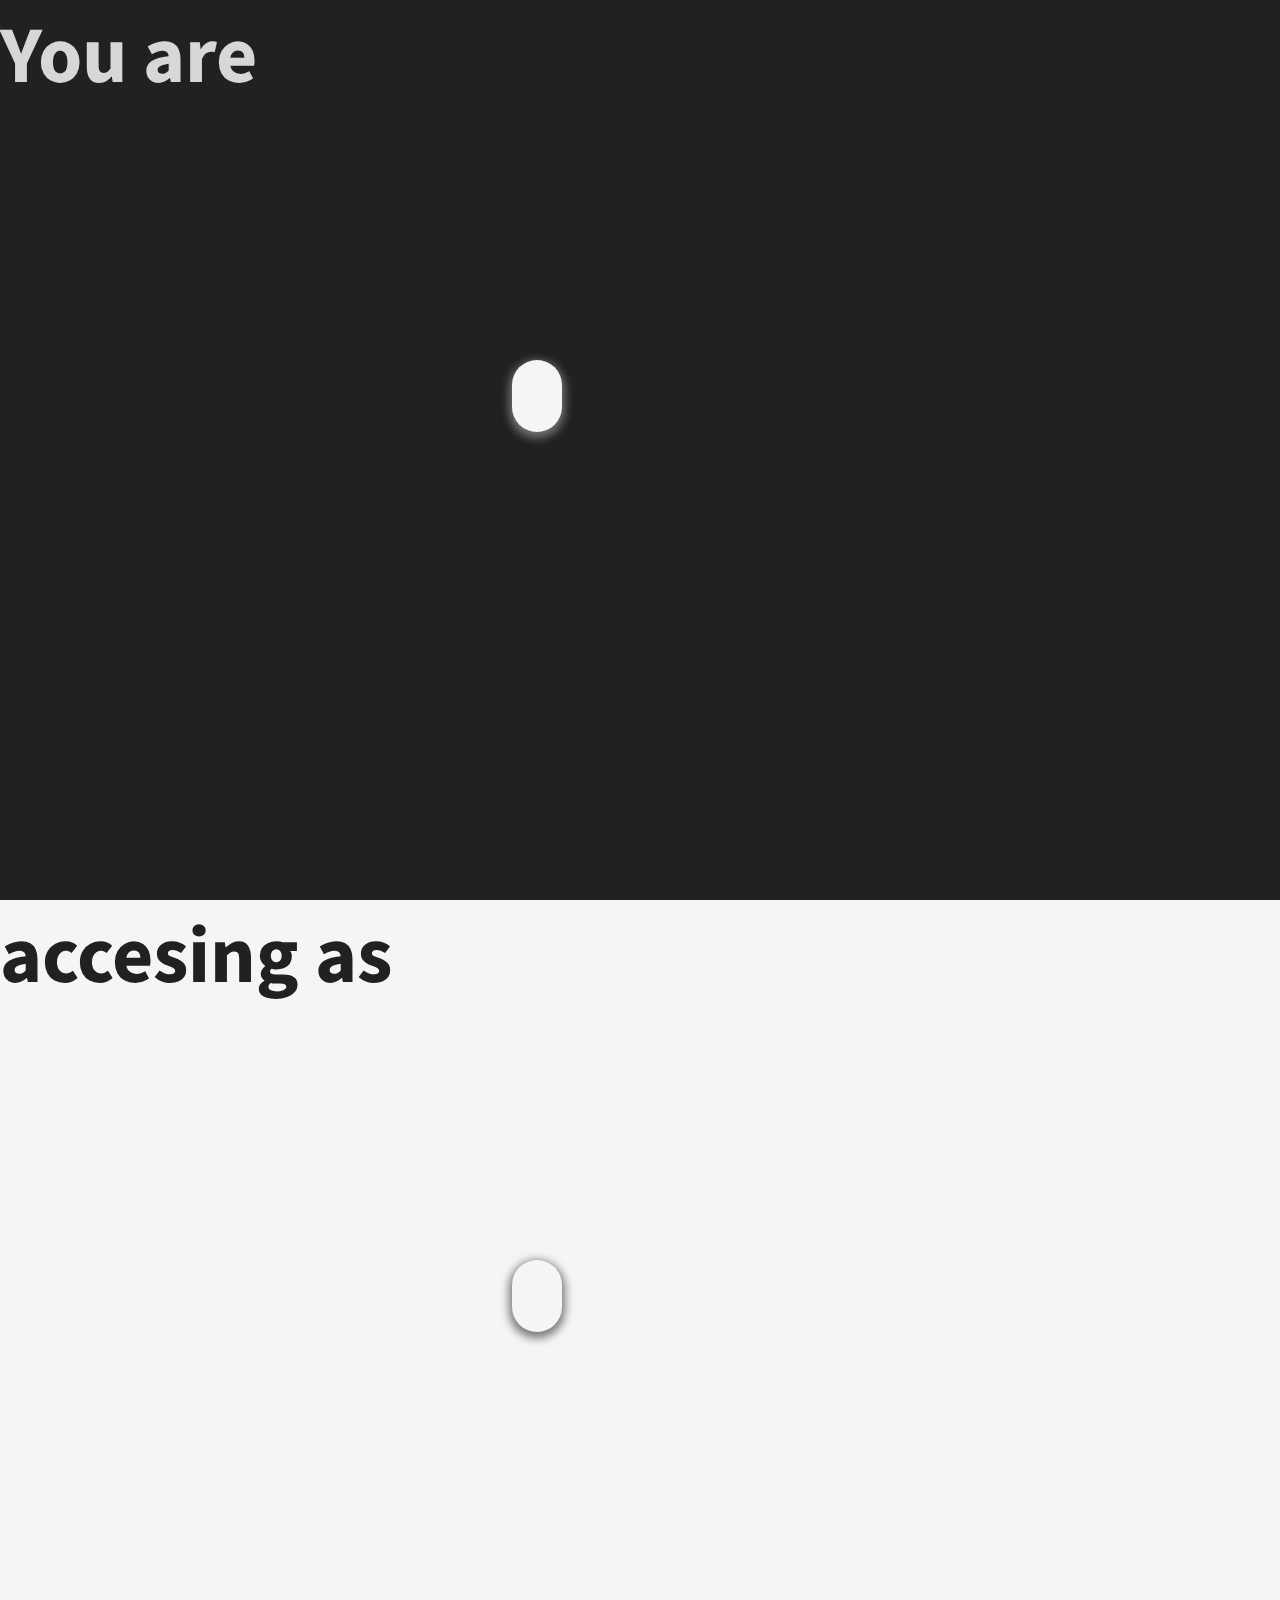
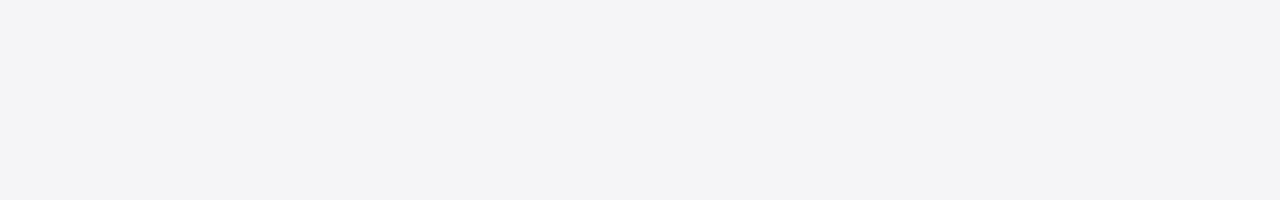
==== Index.html @ f94c7384 "change route" ====
<!DOCTYPE html>
<html lang="en">
	<head>
		<meta charset="UTF-8" />
		<meta
			http-equiv="X-UA-Compatible"
			content="IE=edge"
		/>
		<meta
			name="viewport"
			content="width=device-width, initial-scale=1.0"
		/>
		<link
			rel="icon"
			type="image/x-icon"
			href="/assets/img/logo.png"
		/>
		<title>Home Page</title>

		<!-- Bootstrap 4.6 -->
		<link
			rel="stylesheet"
			href="https://cdn.jsdelivr.net/npm/bootstrap@4.6.2/dist/css/bootstrap.min.css"
			integrity="sha384-xOolHFLEh07PJGoPkLv1IbcEPTNtaed2xpHsD9ESMhqIYd0nLMwNLD69Npy4HI+N"
			crossorigin="anonymous"
		/>
		<link
			rel="stylesheet"
			href="https://cdnjs.cloudflare.com/ajax/libs/font-awesome/6.2.1/css/all.min.css"
			integrity="sha512-MV7K8+y+gLIBoVD59lQIYicR65iaqukzvf/nwasF0nqhPay5w/9lJmVM2hMDcnK1OnMGCdVK+iQrJ7lzPJQd1w=="
			crossorigin="anonymous"
			referrerpolicy="no-referrer"
		/>
		<link
			rel="preconnect"
			href="https://fonts.googleapis.com"
		/>
		<link
			rel="preconnect"
			href="https://fonts.gstatic.com"
			crossorigin
		/>
		<link
			href="https://fonts.googleapis.com/css2?family=Source+Sans+Pro:wght@300;400;600;700&display=swap"
			rel="stylesheet"
		/>
		<!-- Main Css -->
		<link
			rel="stylesheet"
			href="/assets/css/main.css"
		/>
	</head>

	<body>
		<div class="index-content d-block d-sm-block d-md-flex">
			<div class="index-left col-12 col-md-6">
				<div class="d-flex justify-content-center">
					<span class="">You are</span>
				</div>
				<div class="index-img-left">
					<a href="/app/Customer/View/Customer.html">
						<img
							class="img-fluid"
							src="./img/customer.png"
							alt=""
							srcset=""
						/>
					</a>
				</div>
			</div>
			<div class="index-right col-12 col-md-6">
				<div class="d-flex justify-content-center">
					<span class="">accesing as</span>
				</div>
				<div class="index-img-right">
					<a href="/app/Admin/View/Admin.html">
						<img
							class="img-fluid"
							src="./img/admin.png"
							alt=""
							srcset=""
						/>
					</a>
				</div>
			</div>
		</div>

		<script
			src="https://cdn.jsdelivr.net/npm/jquery@3.5.1/dist/jquery.slim.min.js"
			integrity="sha384-DfXdz2htPH0lsSSs5nCTpuj/zy4C+OGpamoFVy38MVBnE+IbbVYUew+OrCXaRkfj"
			crossorigin="anonymous"
		></script>
		<script
			src="https://cdn.jsdelivr.net/npm/bootstrap@4.6.2/dist/js/bootstrap.bundle.min.js"
			integrity="sha384-Fy6S3B9q64WdZWQUiU+q4/2Lc9npb8tCaSX9FK7E8HnRr0Jz8D6OP9dO5Vg3Q9ct"
			crossorigin="anonymous"
		></script>
	</body>
</html>
---- assets/css/main.css ----
body {
  padding: 0;
  margin: 0;
  box-sizing: border-box;
  background: color-grey-2;
  position: relative;
  font-family: "Source Sans Pro", sans-serif;
}
body label {
  font-weight: 600;
}
body .form-control:focus {
  border: 1px solid rgb(82, 82, 82);
  box-shadow: 0 0 0 0.2rem rgba(60, 66, 71, 0.25);
}
body .error {
  font-size: 1.1rem;
  font-weight: 600;
  color: red;
}

.btn-spreadOut {
  position: relative;
  background: none;
  border: none;
  border-radius: 5px;
  padding: 5px 20px;
}
.btn-spreadOut:before {
  content: "";
  position: absolute;
  top: 0;
  right: 0;
  display: block;
  width: 100%;
  height: 100%;
  z-index: 1;
  transform: scaleX(0.3);
  opacity: 0;
  transition: all 0.3s;
  border-radius: 5px;
  border: 1px solid transparent;
}
.btn-spreadOut:hover::before {
  opacity: 1;
  background-color: white;
  transform: scaleX(1);
  transition: transform 0.6s cubic-bezier(0.08, 0.35, 0.13, 1.02), opacity;
  border-color: white;
}

.btn-white {
  transition: all 0.3s;
  background: white;
  border: 1px solid #212124;
  border-radius: 5px;
  padding: 0.375rem 0.75rem;
}
.btn-white:hover {
  background: #212124;
  color: #f5f5f7;
}

.btn-black {
  transition: all 0.3s;
  color: white;
  background: #212124;
  border: 1px solid #d7d7d7;
  border-radius: 5px;
  padding: 0.375rem 0.75rem;
}
.btn-black:hover {
  border: 1px solid #212124;
  background: white;
  color: #212124;
}

.btn-red {
  font-size: 1.2rem;
  opacity: 0.7;
  color: red;
  transition: all 0.3s;
  background: none;
  border: none;
  border-radius: 5px;
  padding: 0 0;
}
.btn-red:hover {
  color: red;
  opacity: 1;
}

header {
  background-color: #212124;
}
header .navbar-brand {
  max-width: 40px;
}
header .navbar-nav .nav-item {
  padding: 0 20px;
}
header .navbar-nav .nav-item .nav-link {
  text-align: center;
  text-decoration: none;
  font-size: 1.1rem;
  font-weight: 400;
  color: #d7d7d7;
}
header .navbar-nav .nav-item .select-bar {
  cursor: pointer;
  font-size: 16px;
  font-weight: 400;
  color: #d7d7d7;
  background: #212124;
  border: none;
  width: 104%;
  height: 100%;
  text-align: center;
}
header .navbar-toggler {
  background: white;
  display: flex;
  padding: 5px 10px;
  flex-direction: column;
}
header .navbar-toggler .navbar-toggler-icon {
  background: #212124;
  height: 2px;
  width: 20px;
  margin: 2px 0;
}
header .navbar .form-inline input {
  border: none;
}
header .navbar .form-inline button:hover i {
  color: black;
}
header .navbar .form-inline button i {
  position: relative;
  z-index: 2;
  color: white;
}

.side-navbar {
  position: fixed;
  top: 0;
  right: -800;
  width: 800px;
  height: 100vh;
  z-index: 999;
  background-color: rgba(0, 0, 0, 0.95);
  text-align: center;
  color: #d7d7d7;
  overflow: auto;
  transition: all 0.3s;
  opacity: 0;
  visibility: hidden;
}
.side-navbar .side-nav-header {
  position: relative;
}
.side-navbar .side-nav-header button {
  margin-left: 85%;
  margin-top: 5%;
  font-size: 1.5rem;
  font-weight: 400;
  color: #d7d7d7;
  background: none;
  border: none;
  border-radius: none;
  padding: 0 0;
}
.side-navbar .side-nav-header .title h2 {
  font-size: 2rem;
  margin: 5% 0;
}
.side-navbar .side-nav-body .empty-cart {
  width: 70%;
  opacity: 0.5;
  font-size: 4rem;
  font-weight: 600;
  color: #f5f5f7;
}
.side-navbar .side-nav-body .cart-items {
  width: 90%;
  margin: 0% 5%;
  height: 50%;
  top: 10%;
  flex-direction: column;
}
.side-navbar .side-nav-body .cart-items span {
  font-size: 2rem;
  font-weight: 600;
  color: #f5f5f7;
}
.side-navbar .side-nav-body .cart-items .img-cart {
  border-radius: 10px;
}
.side-navbar .side-nav-footer strong {
  margin-left: 35%;
  font-size: 1.2rem;
  font-weight: 700;
  color: #f5f5f7;
}
.side-navbar .side-nav-footer .footer-button {
  margin-top: 30px;
}
.side-navbar .side-nav-footer .footer-button button {
  transition: 0.3s;
  margin: 0 10px;
  background: none;
  border: 2px white solid;
  border-radius: 10px;
  padding: 10px 20px;
  font-size: 1.1rem;
  font-weight: 600;
  color: #f5f5f7;
}
.side-navbar .side-nav-footer .footer-button button:hover {
  background: white;
  border: 2px white solid;
  color: #212124;
}

.cart-items .cart-item {
  display: flex;
  justify-content: space-between;
  align-items: baseline;
  width: 100%;
}
.cart-items .cart-item .cart-img {
  max-width: 130px;
  max-height: fit-content;
  object-fit: cover;
}
.cart-items .cart-item .name {
  font-size: 1.1rem;
  font-weight: 600;
  color: #f5f5f7;
}
.cart-items .cart-item .quantity {
  width: 15%;
}
.cart-items .cart-item .quantity div {
  font-size: 1.1rem;
  font-weight: 400;
  color: #f5f5f7;
  display: flex;
  justify-content: space-between;
  align-items: baseline;
}
.cart-items .cart-item .quantity div button {
  margin: 0 5px;
  background: none;
  border: none;
  border-radius: 0;
  padding: 0 0;
  font-size: 1.5rem;
  font-weight: 400;
  color: white;
}
.cart-items .cart-item .price {
  font-size: 1.1rem;
  font-weight: 400;
  color: #f5f5f7;
}
.cart-items .cart-item button {
  background: none;
  border: none;
  border-radius: 0;
  padding: 0 0;
  font-size: 1.5rem;
  font-weight: 400;
  color: white;
}
.cart-items .cart-item th,
.cart-items .cart-item td {
  width: 30%;
  border: none;
}

@media screen and (max-width: 992px) {
  header .side-navbar {
    width: 600px;
  }
  header .side-navbar .side-nav-header .title h2 {
    font-size: 1.5rem;
  }
  header .side-navbar .side-nav-body .empty-cart {
    font-size: 3rem;
  }
  header .side-navbar .side-nav-footer strong {
    margin-left: 35%;
  }
  header .side-navbar .side-nav-footer .footer-button button {
    padding: 5px 10px;
    font-size: 16px;
  }
  .cart-items .cart-item {
    align-items: none;
  }
}
@media screen and (max-width: 992px) {
  header .side-navbar {
    width: 600px;
  }
  header .side-navbar .side-nav-header .title h2 {
    font-size: 1.5rem;
  }
  header .side-navbar .side-nav-body .empty-cart {
    font-size: 3rem;
  }
  header .side-navbar .side-nav-footer strong {
    margin-left: 35%;
  }
  header .side-navbar .side-nav-footer .footer-button button {
    padding: 5px 10px;
    font-size: 16px;
  }
  .cart-items .cart-item {
    align-items: none;
  }
}
@media screen and (max-width: 768px) {
  header .side-navbar {
    width: 500px;
  }
  header .side-navbar .side-nav-header .title h2 {
    font-size: 1.2rem;
  }
  header .side-navbar .side-nav-body {
    margin: 1rem 0;
  }
  header .side-navbar .side-nav-body .empty-cart {
    font-size: 2.5rem;
  }
  header .side-navbar .side-nav-body .cart-items {
    width: 95%;
  }
  header .side-navbar .side-nav-footer strong {
    margin-top: 5%;
    margin-left: 30%;
  }
  header .side-navbar .side-nav-footer .footer-button button {
    padding: 5px 10px;
    font-size: 0.9rem;
  }
  .cart-items .cart-item {
    width: 100%;
  }
  .cart-items .cart-item th,
.cart-items .cart-item td {
    font-size: 16px;
  }
}
@media screen and (max-width: 576px) {
  header .side-navbar {
    width: 100vw;
  }
  header .side-navbar .side-nav-header .title h2 {
    font-size: 1.1rem;
  }
  header .side-navbar .side-nav-body {
    margin: 2rem 0;
  }
  header .side-navbar .side-nav-body .empty-cart {
    font-size: 2.2rem;
  }
  header .side-navbar .side-nav-body .cart-items {
    width: 95%;
  }
  header .side-navbar .side-nav-body .cart-items button {
    font-size: 1.2rem;
  }
  header .side-navbar .side-nav-body .cart-items .quantity button {
    margin: 0;
  }
  header .side-navbar .side-nav-footer strong {
    margin-top: 5%;
    margin-left: 30%;
  }
  header .side-navbar .side-nav-footer .footer-button button {
    padding: 10px 20px;
    font-size: 0.9rem;
  }
  .cart-items .cart-item {
    width: 100%;
  }
  .cart-items .cart-item th,
.cart-items .cart-item td {
    font-size: 16px;
  }
}
.product-list {
  margin: 5% 0;
}
.product-list .product {
  border-radius: 20px;
  position: relative;
  height: 300px;
  width: 230px;
  overflow: hidden;
  box-shadow: 0 7px 5px -5px #4d4b4b;
  transition: 0.5s;
  transform: scaleX(0.9);
  margin: auto;
}
.product-list .product .product-header {
  margin-bottom: 3%;
}
.product-list .product .product-header i {
  font-size: 1.2rem;
}
.product-list .product .product-header span {
  font-style: italic;
  font-size: 0.9rem;
  font-weight: 400;
  color: rgb(55, 226, 55);
}
.product-list .product .product-img {
  position: absolute;
  height: 185px;
  width: 185px;
  margin: 0 auto;
  left: 0;
  right: 0;
}
.product-list .product .product-detail {
  position: absolute;
  height: 220px;
  width: 100%;
  background: #212124;
  flex-direction: column;
  justify-content: space-between;
  padding: 10px;
  bottom: -179px;
  transition: 0.25s;
  border-radius: 20px;
  left: 0;
}
.product-list .product:hover {
  height: 460px;
  width: 260px;
  box-shadow: 0 5px 15px rgba(0, 0, 0, 0.5);
  transform: scaleX(1);
}
.product-list .product:hover .product-detail {
  bottom: 0;
}
.product-list .product:hover .product-detail .wrapper,
.product-list .product:hover .product-detail .price,
.product-list .product:hover .product-detail button {
  display: inline-block;
}

.product .product-detail .product-name {
  align-items: baseline;
  color: white;
}
.product .product-detail .product-name button {
  color: white;
  background: none;
  border: none;
  border-radius: none;
  padding: 0 10px;
  transition: 0.2s;
}
.product .product-detail .product-name .heart-red {
  color: red;
}
.product .product-detail .wrapper {
  flex-direction: column;
  justify-content: space-between;
  transform: translateY(5px);
  display: none;
  color: white;
}
.product .product-detail .wrapper p {
  font-size: 0.9rem;
  font-weight: 600;
  color: white;
}
.product .product-detail .purchase {
  width: 100%;
  justify-content: space-between;
  align-items: center;
  color: white;
}
.product .product-detail .purchase .price {
  display: none;
}
.product .product-detail .purchase button {
  align-items: center;
  display: none;
  font-size: 0.8rem;
  background: #f5f5f7;
  border: 1px solid black;
  border-radius: 20px;
  padding: 6px 10px;
}
.product .product-detail .purchase button:hover {
  background: white;
  border: 1px solid black;
  color: black;
}

.infor .nav-tabs .nav-link {
  border-top-left-radius: 10px;
  border-top-right-radius: 10px;
  font-size: 16px;
  font-weight: 600;
  color: #212124;
}
.infor .nav-tabs .nav-link.active {
  background: #212124;
  color: white;
  opacity: 0.8;
}
.infor tbody {
  font-size: 1.2rem;
  font-weight: 600;
  color: #212124;
}
.infor tbody .product-img {
  width: 150px;
}
.infor tbody .product-img img {
  margin-left: 50%;
}
.infor tbody td,
.infor tbody th {
  vertical-align: baseline;
}
.infor tbody td .phone-name,
.infor tbody th .phone-name {
  transition: all 0.3s;
}
.infor tbody td .phone-name:hover,
.infor tbody th .phone-name:hover {
  color: rgb(12, 6, 199);
  opacity: 0.8;
  cursor: pointer;
}

.phone-infor-detail {
  margin-top: 5%;
}
.phone-infor-detail .col-7 {
  padding: 0 3%;
  position: relative;
}
.phone-infor-detail .col-7 .title {
  font-size: 5.5rem;
  font-weight: 700;
  color: #212124;
  text-transform: uppercase;
}
.phone-infor-detail .col-7 h2 {
  font-size: 2rem;
  font-weight: 600;
  color: #212124;
  margin: 3% 0;
  text-transform: capitalize;
}
.phone-infor-detail .col-7 p {
  font-size: 1.2rem;
  font-weight: 600;
  color: #212124;
}
.phone-infor-detail .col-7 span {
  font-size: 1.1rem;
  font-weight: 400;
  color: #212124;
}

.phone-infor-detail .modal-content .modal-title {
  font-size: 2rem;
  font-weight: 600;
  color: #212124;
}

@media screen and (max-width: 768px) {
  .infor tbody .product-img img {
    margin-left: 25%;
  }
  .phone-infor-detail .col-7 .title {
    font-size: 4rem;
  }
  .phone-infor-detail .col-7 h2 {
    font-size: 1.5rem;
  }
  .phone-infor-detail .col-7 p {
    font-size: 1.1rem;
    margin: 0.5rem 0;
  }
  .phone-infor-detail .col-7 span {
    font-size: 1rem;
  }
}
body .index-content .index-left {
  position: relative;
  background: #212124;
  height: 100vh;
}
body .index-content .index-left span {
  font-size: 5rem;
  font-weight: 700;
  color: #d7d7d7;
}
body .index-content .index-left .index-img-left:hover a {
  transform: scaleY(-100px);
}
body .index-content .index-left .index-img-left a {
  max-width: 200px;
  position: absolute;
  top: 40%;
  left: 40%;
  padding: 25px;
  background: #f5f5f7;
  border-radius: 30px;
  box-shadow: 0 0.2rem 0.5rem 0.2rem rgba(190, 189, 189, 0.5);
  transition: all 0.5s;
}
body .index-content .index-left .index-img-left a:hover {
  transform: translateY(-50px);
}
body .index-content .index-right {
  position: relative;
  background: #f5f5f7;
  height: 100vh;
}
body .index-content .index-right span {
  font-size: 5rem;
  font-weight: 700;
  color: #212124;
}
body .index-content .index-right .index-img-right:hover a {
  transform: scaleY(-100px);
}
body .index-content .index-right .index-img-right a {
  max-width: 200px;
  position: absolute;
  top: 40%;
  left: 40%;
  padding: 25px;
  background: #f5f5f7;
  border-radius: 30px;
  box-shadow: 0 0.2rem 0.5rem 0.2rem rgba(6, 6, 6, 0.5);
  transition: all 0.5s;
}
body .index-content .index-right .index-img-right a:hover {
  transform: translateY(-50px);
}

@media screen and (max-width: 992px) {
  body .index-content .index-left .index-img-left a {
    top: 40%;
    left: 30%;
  }
  body .index-content .index-right .index-img-right a {
    top: 40%;
    left: 30%;
  }
}
@media screen and (max-width: 768px) {
  body .index-content .index-left span {
    font-size: 4rem;
  }
  body .index-content .index-left .index-img-left a {
    max-width: 150px;
    top: 40%;
    left: 30%;
  }
  body .index-content .index-right span {
    font-size: 4rem;
  }
  body .index-content .index-right .index-img-right a {
    max-width: 150px;
    top: 40%;
    left: 30%;
  }
}
@media screen and (max-width: 576px) {
  body .index-content .index-left {
    height: 50vh;
  }
  body .index-content .index-left span {
    font-size: 4rem;
  }
  body .index-content .index-left .index-img-left a {
    max-width: 100px;
    top: 40%;
    left: 37%;
  }
  body .index-content .index-right {
    height: 50vh;
  }
  body .index-content .index-right span {
    font-size: 4rem;
  }
  body .index-content .index-right .index-img-right a {
    max-width: 100px;
    top: 40%;
    left: 37%;
  }
}
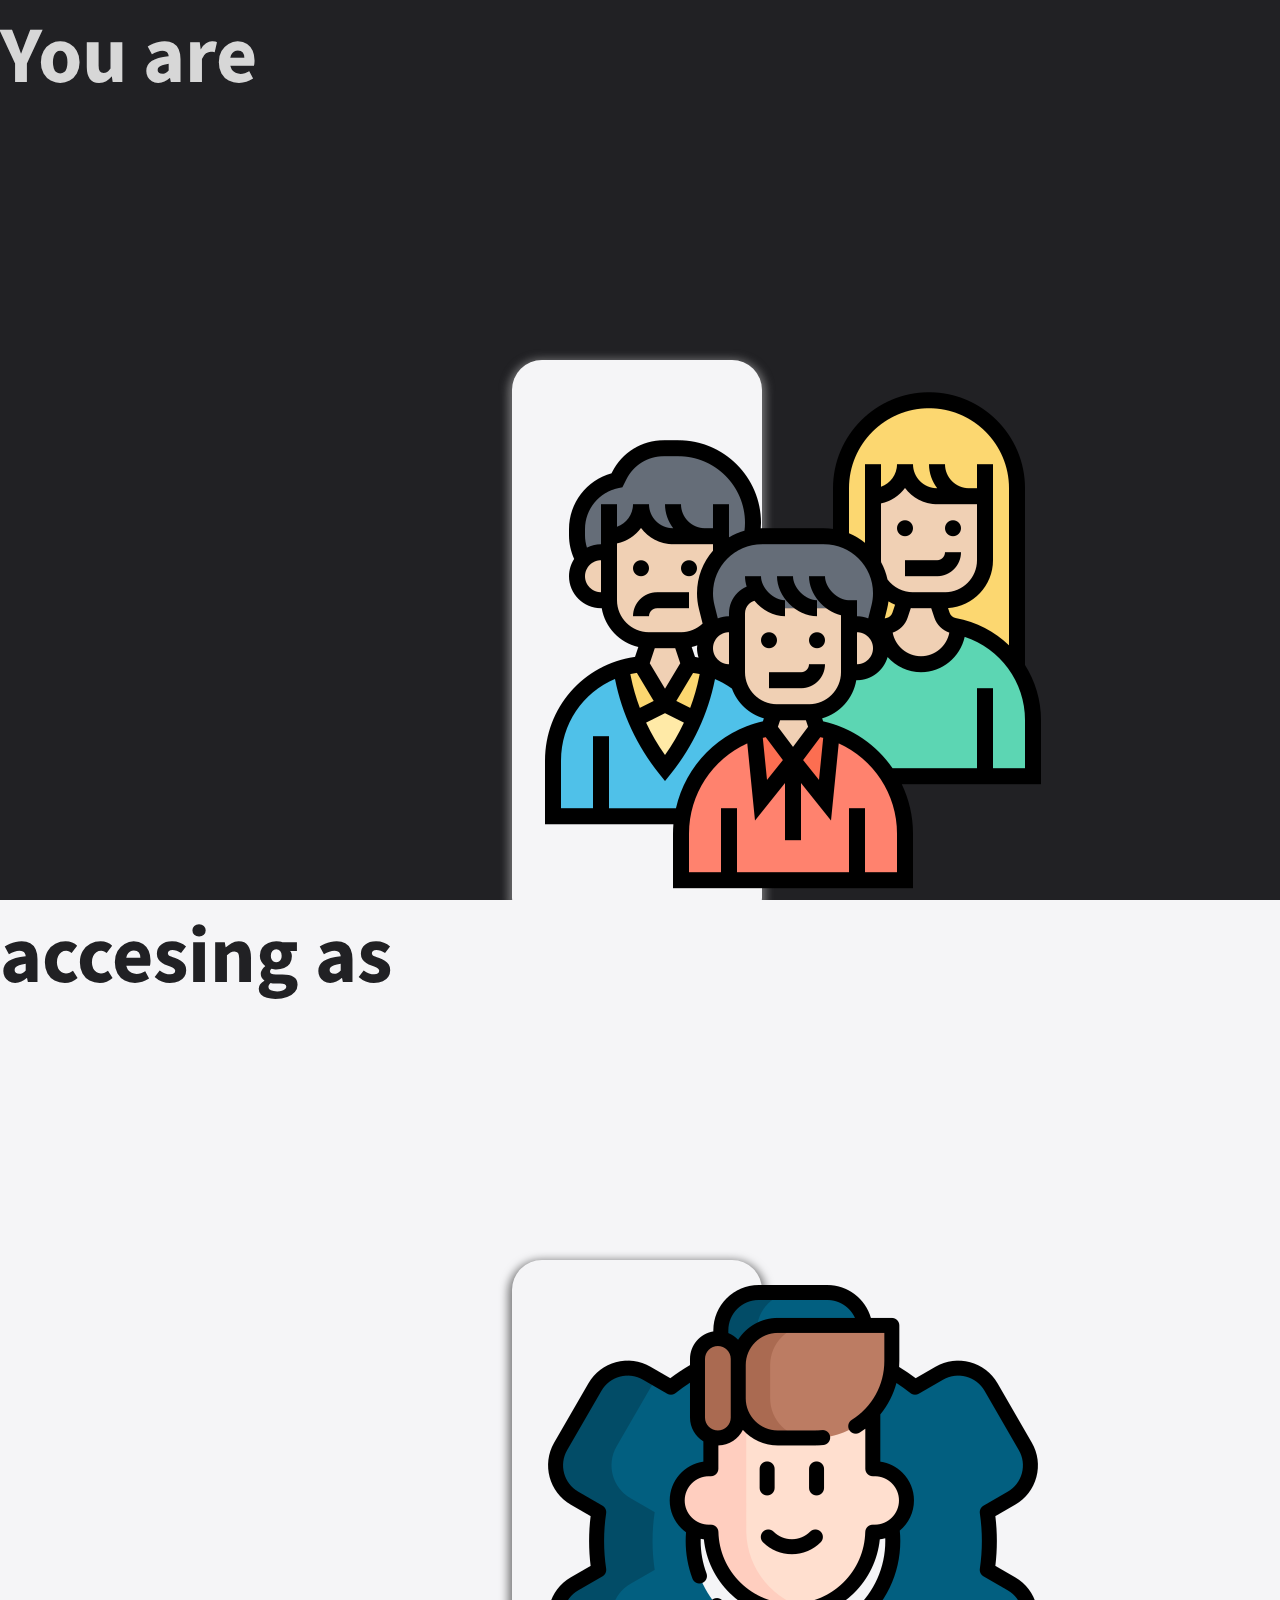
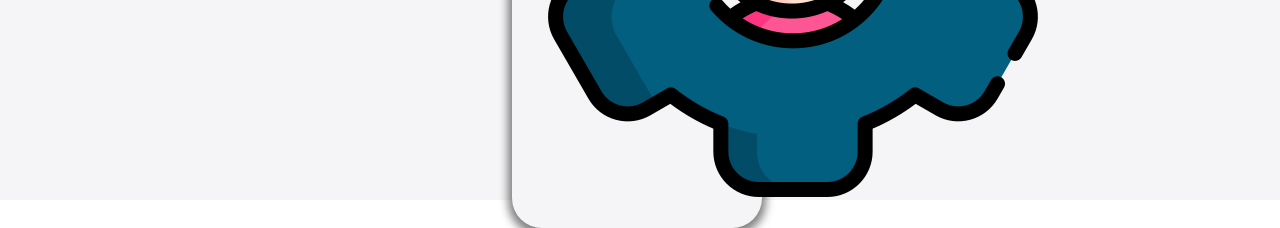
==== commit 3fe85fe6: "fixed link route" ====
--- a/Index.html
+++ b/Index.html
@@ -13,7 +13,7 @@
 		<link
 			rel="icon"
 			type="image/x-icon"
-			href="/assets/img/logo.png"
+			href="./assets/img/logo.png"
 		/>
 		<title>Home Page</title>
 
@@ -47,7 +47,7 @@
 		<!-- Main Css -->
 		<link
 			rel="stylesheet"
-			href="/assets/css/main.css"
+			href="./assets/css/main.css"
 		/>
 	</head>
 
@@ -58,10 +58,10 @@
 					<span class="">You are</span>
 				</div>
 				<div class="index-img-left">
-					<a href="/app/Customer/View/Customer.html">
+					<a href="./app/Customer/View/Customer.html">
 						<img
 							class="img-fluid"
-							src="./img/customer.png"
+							src="./assets/img/customer.png"
 							alt=""
 							srcset=""
 						/>
@@ -73,10 +73,10 @@
 					<span class="">accesing as</span>
 				</div>
 				<div class="index-img-right">
-					<a href="/app/Admin/View/Admin.html">
+					<a href="./app/Admin/View/Admin.html">
 						<img
 							class="img-fluid"
-							src="./img/admin.png"
+							src="./assets/img/admin.png"
 							alt=""
 							srcset=""
 						/>
--- a/assets/css/main.css
+++ b/assets/css/main.css
@@ -702,5 +702,6 @@
     max-width: 100px;
     top: 40%;
     left: 37%;
+
   }
 }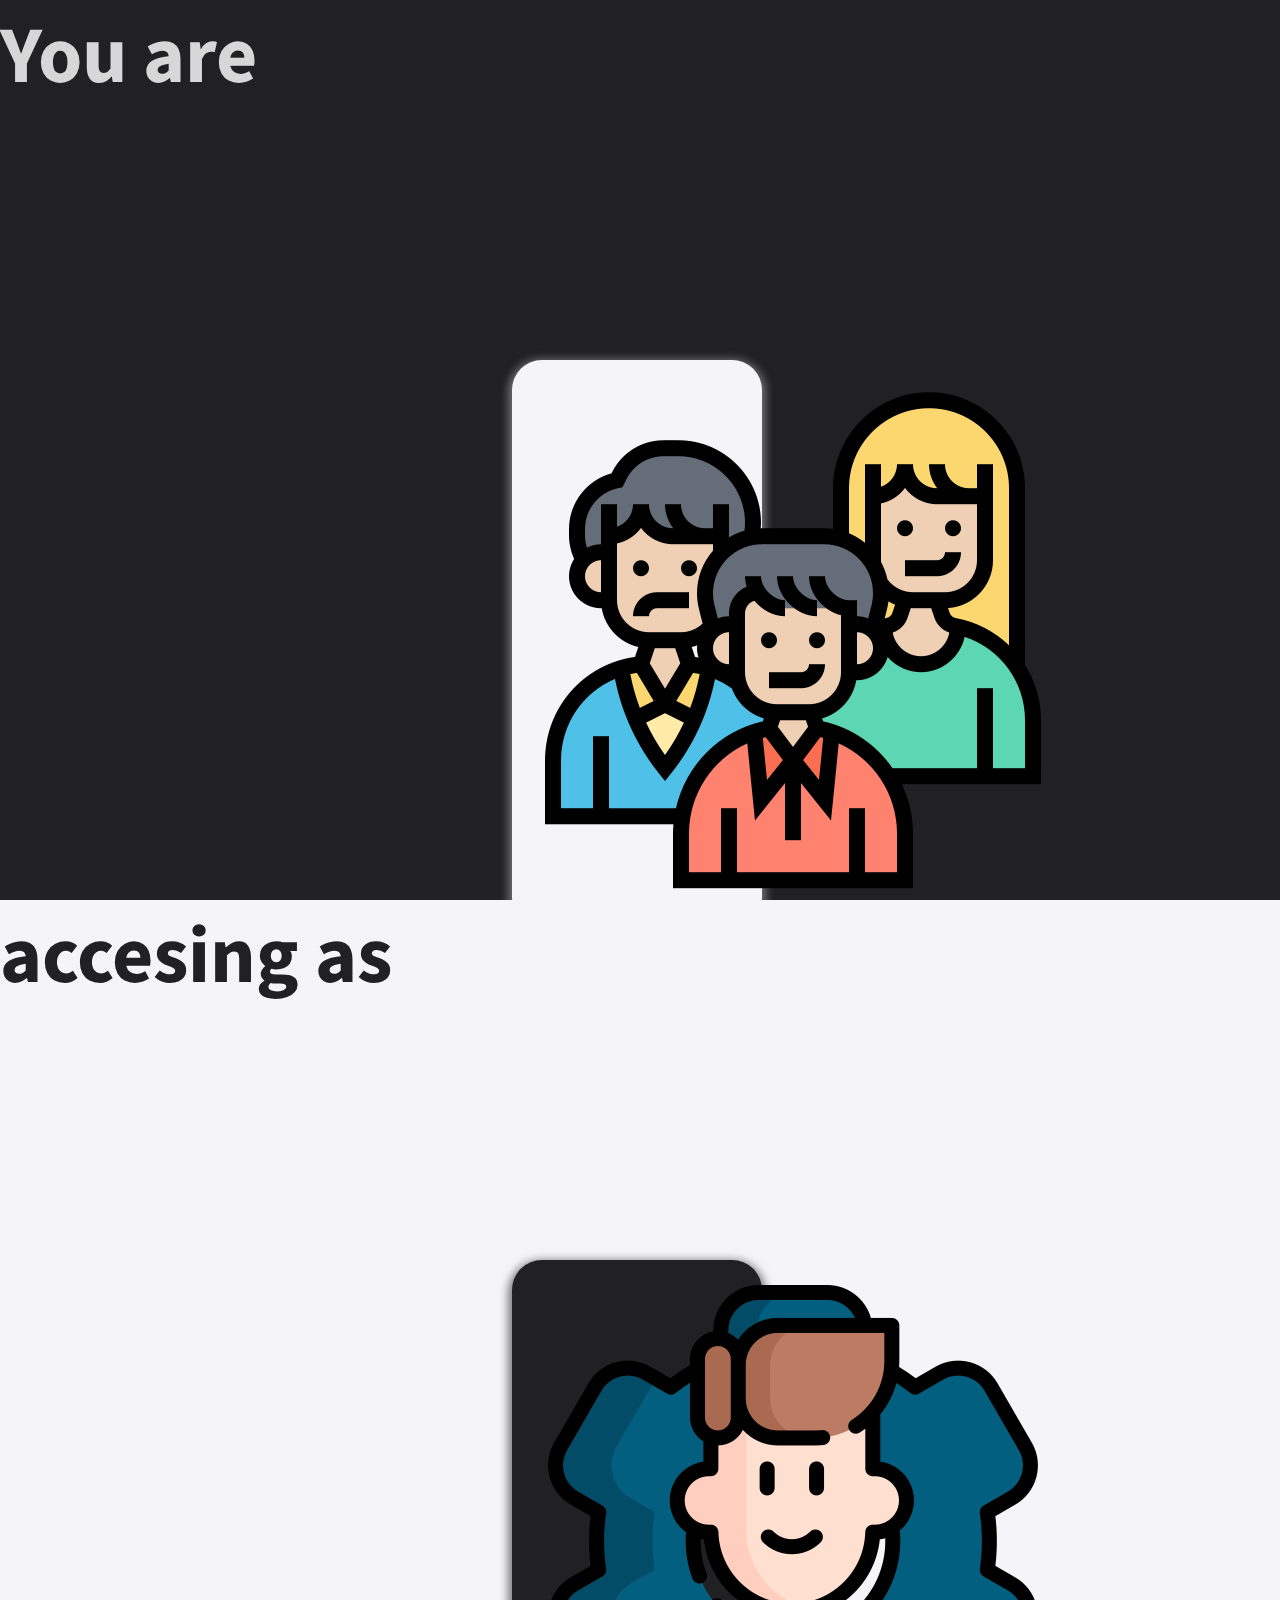
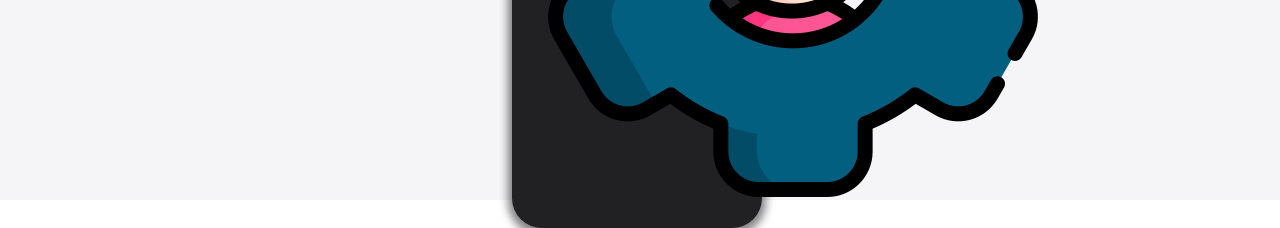
==== commit d7085a6a: "animation update" ====
--- a/Index.html
+++ b/Index.html
@@ -44,6 +44,10 @@
 			href="https://fonts.googleapis.com/css2?family=Source+Sans+Pro:wght@300;400;600;700&display=swap"
 			rel="stylesheet"
 		/>
+		<link
+			rel="stylesheet"
+			href="./assets/css/animate.css"
+		/>
 		<!-- Main Css -->
 		<link
 			rel="stylesheet"
@@ -55,7 +59,9 @@
 		<div class="index-content d-block d-sm-block d-md-flex">
 			<div class="index-left col-12 col-md-6">
 				<div class="d-flex justify-content-center">
-					<span class="">You are</span>
+					<span class="animate__animated animate__slideInDown animate__slow"
+						>You are</span
+					>
 				</div>
 				<div class="index-img-left">
 					<a href="./app/Customer/View/Customer.html">
@@ -70,7 +76,9 @@
 			</div>
 			<div class="index-right col-12 col-md-6">
 				<div class="d-flex justify-content-center">
-					<span class="">accesing as</span>
+					<span class="animate__animated animate__slideInDown animate__slow"
+						>accesing as</span
+					>
 				</div>
 				<div class="index-img-right">
 					<a href="./app/Admin/View/Admin.html">
--- a/assets/css/main.css
+++ b/assets/css/main.css
@@ -643,7 +643,7 @@
   top: 40%;
   left: 40%;
   padding: 25px;
-  background: #f5f5f7;
+  background: #212124;
   border-radius: 30px;
   box-shadow: 0 0.2rem 0.5rem 0.2rem rgba(6, 6, 6, 0.5);
   transition: all 0.5s;
@@ -702,6 +702,5 @@
     max-width: 100px;
     top: 40%;
     left: 37%;
-
   }
 }